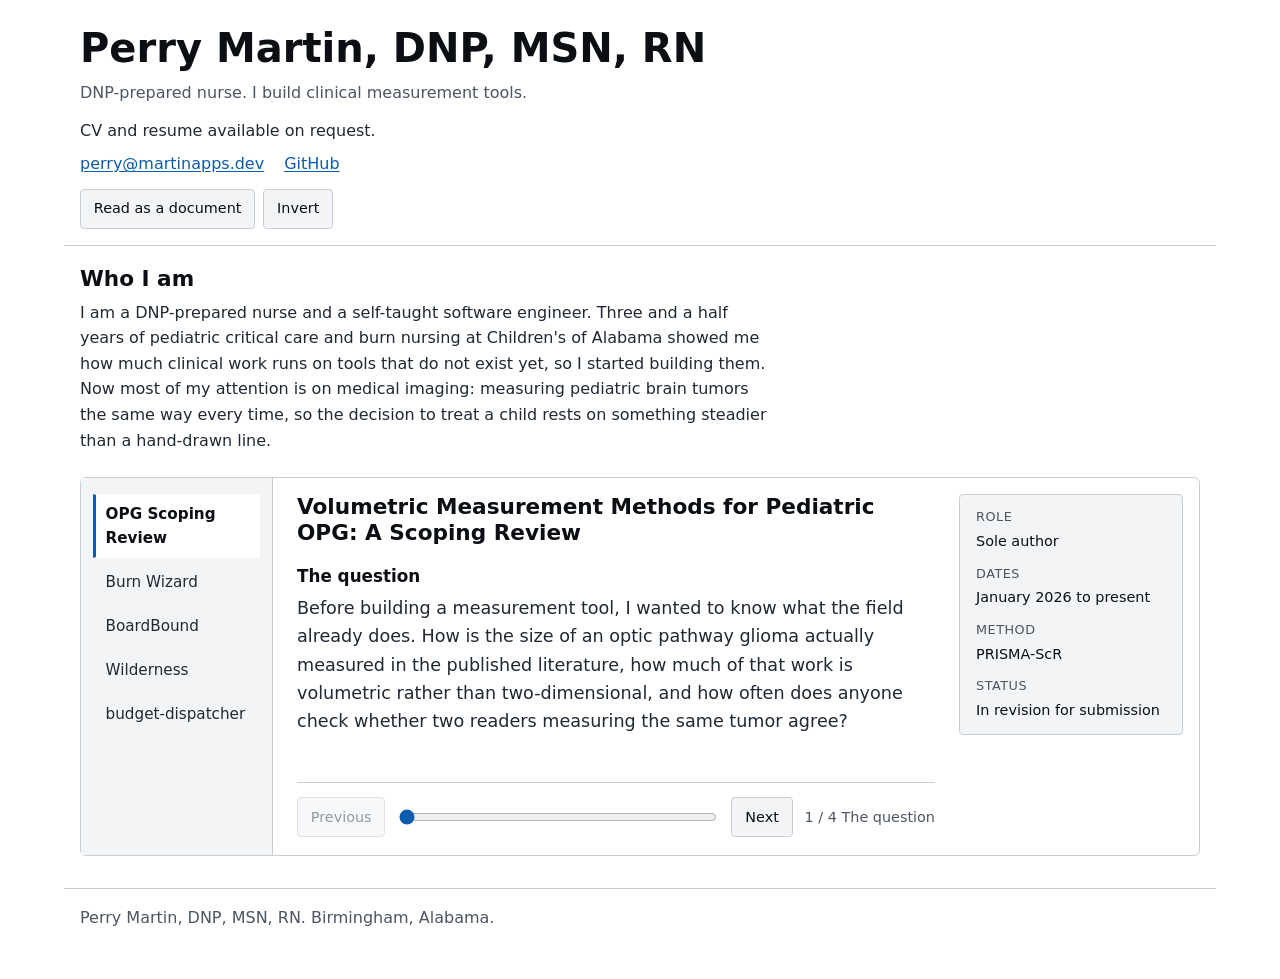
==== index.html @ e1f356f7 "Publish portfolio (export of portfolio-site 88f9d6e)" ====
<!doctype html>
<html lang="en">
<head>
<meta charset="utf-8">
<meta name="viewport" content="width=device-width, initial-scale=1">
<title>Perry Martin, DNP, MSN, RN</title>
<meta name="description" content="DNP-prepared nurse and self-taught software engineer. Medical imaging measurement tools, clinical software, and nursing scholarship.">

<!--
  THIS FILE IS THE CONTENT. Read this before changing anything.

  Every word a visitor reads lives here, as ordinary semantic HTML. With
  JavaScript disabled this page is a complete, scannable, conventional
  portfolio. viewer.js UPGRADES this DOM into the imaging viewer; it must never
  be the thing that supplies the words. If you find yourself writing prose into
  a JS file, stop: you have broken the one requirement the spec calls
  "not optional" (SPEC.md section 3).

  Depth variants are sibling <p> elements carrying data-depth. The `hidden`
  attribute on depths 1 and 3 is deliberate and load-bearing: it works with no
  CSS and no JS, so the no-JS reader gets exactly depth 2, which is the required
  tier. viewer.js toggles `hidden` to change depth.

  Structure, metadata, and rail order live in projects.js, keyed by the id on
  each <section>. That file holds NO prose.

  This file is deployed, so its COMMENTS are public too. Keep maintainer notes
  here limited to how the file works. Anything about what is not in it, and why,
  belongs in SPEC.md section 5, which is not served.

  Every factual claim here has a row in CLAIMS.md. House style: no em-dashes,
  no en-dashes.
-->

<link rel="stylesheet" href="styles.css">
</head>

<body>

<a class="skip" href="#content">Skip to content</a>

<header class="identity">
  <h1>Perry Martin<span class="creds">, DNP, MSN, RN</span></h1>
  <p class="tagline">DNP-prepared nurse. I build clinical measurement tools.</p>

  <!--
    Visible at every depth and in the document view. Never gated behind the viewer.
  -->
  <p class="actions">CV and resume available on request.</p>

  <!--
    Public contact only. No phone number, no mailing address.
    LinkedIn is intentionally absent until the URL is known: an unresolved link
    is worse than no link.
  -->
  <ul class="contact">
    <li><a href="mailto:perry@martinapps.dev">perry@martinapps.dev</a></li>
    <li><a href="https://github.com/pmartin1915">GitHub</a></li>
  </ul>
</header>

<main id="content">

<section class="intro" aria-labelledby="intro-h">
  <h2 id="intro-h">Who I am</h2>
  <p>
    I am a DNP-prepared nurse and a self-taught software engineer. Three and a half years of
    pediatric critical care and burn nursing at Children's of Alabama showed me how much clinical
    work runs on tools that do not exist yet, so I started building them. Now most of my attention is
    on medical imaging: measuring pediatric brain tumors the same way every time, so the decision to
    treat a child rests on something steadier than a hand-drawn line.
  </p>
</section>


<!-- ===== order 2. OPG Scoping Review ==================================== -->
<section class="series" id="scoping-review" aria-labelledby="scoping-review-h">
  <h2 id="scoping-review-h">Volumetric Measurement Methods for Pediatric OPG: A Scoping Review</h2>

  <dl class="meta">
    <dt>Role</dt><dd>Sole author</dd>
    <dt>Dates</dt><dd>January 2026 to present</dd>
    <dt>Method</dt><dd>PRISMA-ScR</dd>
    <dt>Status</dt><dd>In revision for submission</dd>
  </dl>

  <article class="slice">
    <h3>The question</h3>
    <p data-depth="2">
      Before building a measurement tool, I wanted to know what the field already does. How is the
      size of an optic pathway glioma actually measured in the published literature, how much of that
      work is volumetric rather than two-dimensional, and how often does anyone check whether two
      readers measuring the same tumor agree?
    </p>
  </article>

  <article class="slice">
    <h3>What I did</h3>
    <p data-depth="2">
      A scoping review of 28 studies published between 2008 and 2025, sole author, following
      PRISMA-ScR. I characterized how each study measured tumor size and whether it reported
      reliability. Five of the 28, about 18 percent, reported inter-rater or intra-rater reliability
      at all.
    </p>
  </article>

  <article class="slice">
    <h3>Method</h3>
    <p data-depth="2">
      PRISMA-ScR protocol across PubMed, Embase, Cochrane, Web of Science, and IEEE Xplore. Studies
      were sorted into manual, semi-automated, fully automated, and approximation-formula measurement
      categories, then charted for reliability reporting, imaging sequences used, and how growth was
      defined.
    </p>
  </article>

  <article class="slice">
    <h3>Where it stands</h3>
    <p data-depth="2">
      In revision for submission. The finding that most of this literature does not report
      measurement agreement is the gap the segmentation study was designed around, which is why these
      two sit next to each other.
    </p>
  </article>
</section>


<!-- ===== order 3. Burn Wizard =========================================== -->
<section class="series" id="burn-wizard" aria-labelledby="burn-wizard-h">
  <h2 id="burn-wizard-h">Burn Wizard</h2>

  <dl class="meta">
    <dt>Role</dt><dd>Sole developer</dd>
    <dt>Dates</dt><dd>2024 to present</dd>
    <dt>Stack</dt><dd>React, TypeScript, Vite, Tauri</dd>
    <dt>Status</dt><dd>Live on the App Store and web</dd>
  </dl>

  <article class="slice">
    <h3>The problem</h3>
    <p data-depth="1" hidden>
      When a child is badly burned, two numbers shape the first day of care: how much of the body is
      burned, and how much fluid that child needs. Both get worked out by hand, quickly, often in the
      middle of the night.
    </p>
    <p data-depth="2">
      Burn resuscitation runs on two calculations made under pressure: what percentage of the body is
      burned, and how much fluid that child needs in the first 24 hours. Get the surface area wrong
      and the fluid volume is wrong with it. Nurses learn this from a paper chart.
    </p>
    <p data-depth="3" hidden>
      Total body surface area feeds the Parkland formula directly, so surface area error propagates
      linearly into fluid volume. Pediatric body proportions differ from adult ones and shift with
      age, which is why the rule of nines fails in children and Lund-Browder exists. The chart is
      static paper and the arithmetic is done under time pressure.
    </p>
  </article>

  <article class="slice">
    <h3>What I built</h3>
    <p data-depth="1" hidden>
      A burn assessment trainer for phones. You map the burn on a body diagram, it does the math, and
      it explains what it did. English or Spanish, and it works with no signal.
    </p>
    <p data-depth="2">
      A trainer that walks through Lund-Browder surface area mapping and Parkland fluid calculation,
      then checks the result against burn center referral criteria. It runs offline on a phone, in
      English or Spanish, with an eight-chapter teaching curriculum in both languages.
    </p>
    <p data-depth="3" hidden>
      Offline-first progressive web app covering age-adjusted Lund-Browder mapping, Parkland
      calculation, burn center referral criteria, and an eight-chapter curriculum, fully localized to
      Latin American Spanish (es-419) across both interface and teaching content. Shipped as a PWA on
      the web and wrapped for iOS.
    </p>
  </article>

  <article class="slice">
    <h3>How it works</h3>
    <p data-depth="1" hidden>
      Age-adjusted body maps handle the surface area math, and the app shows its work at every step
      instead of just handing back a number.
    </p>
    <p data-depth="2">
      An offline-first progressive web app, wrapped for iOS. Age-adjusted Lund-Browder tables drive
      the surface area math, and a teaching engine explains each step rather than returning a bare
      number. More than 1,700 automated tests cover the calculation paths.
    </p>
    <p data-depth="3" hidden>
      React 19 and TypeScript on Vite, Tailwind for styling, Zustand for state, Workbox for the
      service worker, Tauri 2 for the iOS and desktop wrappers. Locally stored session data is
      encrypted at rest with AES-256-GCM. More than 1,700 automated tests under Vitest and Playwright,
      weighted toward the calculation paths, because a wrong fluid rate is the kind of error that
      matters.
    </p>
  </article>

  <article class="slice">
    <h3>Where it stands</h3>
    <p data-depth="1" hidden>
      On the App Store since March 2026, and free on the web.
    </p>
    <p data-depth="2">
      Live on the App Store since March 2026 and on the web; the current version is 1.5.1. It
      is labeled an educational tool and does not claim to support clinical decisions at the bedside.
    </p>
    <p data-depth="3" hidden>
      Released March 18, 2026; version 1.5.1 August 4, 2026; published under Martin Apps LLC.
      Educational use only. The app makes no clinical decision support claim and carries that
      disclaimer in-product, which is a deliberate constraint on what it is allowed to say rather
      than a legal footnote.
    </p>
  </article>
</section>


<!-- ===== order 5. BoardBound ============================================ -->
<section class="series" id="boardbound" aria-labelledby="boardbound-h">
  <h2 id="boardbound-h">BoardBound</h2>

  <dl class="meta">
    <!-- No Dates row: the start year was inferred, not found in any artifact.
         Restore it once Perry confirms. CLAIMS.md row 11. -->
    <dt>Role</dt><dd>Sole developer</dd>
    <dt>Stack</dt><dd>React Native, Expo, Supabase</dd>
    <dt>Status</dt><dd>Live on the App Store as BoardBound Prep</dd>
  </dl>

  <article class="slice">
    <h3>The problem</h3>
    <p data-depth="2">
      Board prep question banks tell you an answer was wrong. They rarely tell you why your reasoning
      was wrong, and the reasoning is the part that decides the next question you miss.
    </p>
  </article>

  <article class="slice">
    <h3>What I built</h3>
    <p data-depth="2">
      A nurse practitioner board prep app pairing an adaptive question bank with a conversational
      tutor you can argue with. It tracks which topics you keep missing, schedules them back on a
      spaced-repetition interval, and estimates pass probability from your own performance rather
      than a generic curve.
    </p>
  </article>

  <article class="slice">
    <h3>How it works</h3>
    <p data-depth="2">
      React Native on Expo with Supabase behind it, and a large language model driving the tutor. The
      adaptive engine weights re-drills toward repeated misses, which is the study method I use
      myself: master the questions, then teach them back.
    </p>
  </article>

  <article class="slice">
    <h3>Where it stands</h3>
    <p data-depth="2">
      Live on the App Store as <strong>BoardBound Prep</strong> since June 2026; the current version
      is 1.0.4.
    </p>
  </article>
</section>


<!-- ===== order 6. Wilderness Survival =================================== -->
<section class="series" id="wilderness" aria-labelledby="wilderness-h">
  <h2 id="wilderness-h">Wilderness Survival</h2>

  <dl class="meta">
    <dt>Role</dt><dd>Sole developer</dd>
    <dt>Dates</dt><dd>2024 to present</dd>
    <dt>Stack</dt><dd>React, TypeScript, Vite, Tauri</dd>
    <dt>Status</dt><dd>Live on the App Store</dd>
  </dl>

  <article class="slice">
    <h3>The problem</h3>
    <p data-depth="2">
      Wilderness reference information is worth the least at exactly the moment you need it most,
      because that is usually somewhere with no signal.
    </p>
  </article>

  <article class="slice">
    <h3>What I built</h3>
    <p data-depth="2">
      An offline-first survival reference drawn from US Army FM 21-76 and federal sources including
      CDC, EPA, NOAA, and the National Weather Service, with environmental calculators and plant
      identification. The whole corpus ships inside the app. Nothing in it requires a connection.
    </p>
  </article>

  <article class="slice">
    <h3>How it works</h3>
    <p data-depth="2">
      React and TypeScript as a progressive web app, with the reference content stored in IndexedDB
      behind a Workbox service worker, wrapped for iOS. The content is sourced and attributed rather
      than written by me, because survival guidance is not a place to improvise.
    </p>
  </article>

  <article class="slice">
    <h3>Where it stands</h3>
    <p data-depth="2">
      Live on the App Store as <strong>Wilderness Survival Companion</strong> since March 2026; the
      current version is 1.8.0.
    </p>
  </article>
</section>


<!-- ===== order 7. budget-dispatcher ===================================== -->
<section class="series" id="budget-dispatcher" aria-labelledby="budget-dispatcher-h">
  <h2 id="budget-dispatcher-h">budget-dispatcher</h2>

  <dl class="meta">
    <!-- No Dates row: start year inferred, not in any artifact. No Source link:
         the repository is private. CLAIMS.md rows 10 and 11. -->
    <dt>Role</dt><dd>Author</dd>
    <dt>Stack</dt><dd>Node.js</dd>
    <dt>Status</dt><dd>In daily use; source private</dd>
  </dl>

  <article class="slice">
    <h3>The problem</h3>
    <p data-depth="2">
      I had automated coding capacity going unused overnight, and no safe way to point it at real
      work without risking the parts of my projects that should never change unattended. Clinical
      calculation code is the obvious example.
    </p>
  </article>

  <article class="slice">
    <h3>What I built</h3>
    <p data-depth="2">
      A task runner that turns unused capacity into bounded, reversible, pre-approved
      work across several projects. Its distinguishing feature is a safety gate: any automated change
      touching clinical domain logic gets an independent review from a different model family before
      it can land, and a critical finding reverts the commit rather than warning about it.
    </p>
  </article>

  <article class="slice">
    <h3>How it works</h3>
    <p data-depth="2">
      Node.js running a five-phase pipeline on a schedule. Projects are flagged for clinical gating
      individually, and a flagged project routes any change under its domain or data directories to a
      cross-family review step. The gate fails closed: a critical finding reverts the commit and logs
      the outcome.
    </p>
  </article>

  <article class="slice">
    <h3>Where it stands</h3>
    <p data-depth="2">
      In daily use across my own projects. The source is private.
    </p>
  </article>
</section>

</main>

<footer>
  <p>Perry Martin, DNP, MSN, RN. Birmingham, Alabama.</p>
</footer>

<!--
  Order matters. projects.js supplies structure and rail order; local.js is
  OPTIONAL and absent in every deployed copy, so viewer.js must tolerate
  window.SERIES_GATED being undefined. viewer.js runs last and upgrades the DOM
  above into the viewer.

  local.js is a local-only data file. It is absent here, and its tag defining
  nothing is the normal steady state, not an error. The tag stays synchronous and
  unconditional so there is one render path rather than a deployed path that
  development never exercises.
-->
<script src="projects.js"></script>
<script src="local.js"></script>
<script src="viewer.js"></script>

</body>
</html>
---- styles.css ----
/* styles.css: theming, document layout, and the viewer layout.
 * Without JavaScript this is a clean one-column document. With it, viewer.js
 * adds .viewer-mode and the grid below takes over. */

:root {
  --ground: #ffffff;
  --panel: #f3f4f6;
  --ink: #0b0f14;
  --body: #1f2933;
  --muted: #4b5563;
  --hairline: #c9ced6;
  --accent: #0b5cad;
  --accent-ink: #ffffff;
  --focus: #b45309;
  color-scheme: light;
}

@media (prefers-color-scheme: dark) {
  :root:not([data-theme="light"]) {
    --ground: #0b0f14;
    --panel: #151b23;
    --ink: #f3f4f6;
    --body: #d5dae1;
    --muted: #aab2bd;
    --hairline: #2f3945;
    --accent: #6cb2f2;
    --accent-ink: #0b0f14;
    --focus: #fbbf24;
    color-scheme: dark;
  }
}

:root[data-theme="dark"] {
  --ground: #0b0f14;
  --panel: #151b23;
  --ink: #f3f4f6;
  --body: #d5dae1;
  --muted: #aab2bd;
  --hairline: #2f3945;
  --accent: #6cb2f2;
  --accent-ink: #0b0f14;
  --focus: #fbbf24;
  color-scheme: dark;
}

*, *::before, *::after { box-sizing: border-box; }

[hidden] { display: none !important; }

html { -webkit-text-size-adjust: 100%; }

body {
  margin: 0;
  background: var(--ground);
  color: var(--body);
  font: 1rem/1.6 system-ui, -apple-system, "Segoe UI", Roboto, "Helvetica Neue", Arial, sans-serif;
  overflow-wrap: break-word;
}

h1, h2, h3 { color: var(--ink); line-height: 1.2; margin: 0 0 .5rem; }
h1 { font-size: clamp(1.75rem, 5vw, 2.5rem); }
h2 { font-size: 1.35rem; }
h3 { font-size: 1.05rem; }
p { margin: 0 0 1rem; max-width: 68ch; }

a { color: var(--accent); text-underline-offset: .15em; }
a:hover { text-decoration-thickness: 2px; }

:focus-visible { outline: 3px solid var(--focus); outline-offset: 2px; }

.skip {
  position: absolute;
  left: .5rem;
  top: -4rem;
  background: var(--ink);
  color: var(--ground);
  padding: .5rem .75rem;
  z-index: 10;
}
.skip:focus { top: .5rem; }

/* ---- page frame ---- */
.identity, main, footer { max-width: 72rem; margin: 0 auto; padding: 0 1rem; }
.identity { padding-top: 1.5rem; padding-bottom: 1rem; border-bottom: 1px solid var(--hairline); }
.tagline { color: var(--muted); margin-bottom: .75rem; }
.actions { display: flex; flex-wrap: wrap; gap: .5rem 1.25rem; margin-bottom: .5rem; }
.contact { display: flex; flex-wrap: wrap; gap: .25rem 1.25rem; list-style: none; margin: 0 0 .75rem; padding: 0; }
main { padding-top: 1.25rem; padding-bottom: 2rem; }
.intro { margin-bottom: 1.5rem; }
footer { padding-top: 1rem; padding-bottom: 2rem; color: var(--muted); border-top: 1px solid var(--hairline); }

/* ---- document view (default, and the no-JS view) ---- */
.series { padding: 1.25rem 0; border-top: 1px solid var(--hairline); }
.slice { margin: 0 0 1rem; }
.meta {
  display: grid;
  grid-template-columns: max-content 1fr;
  gap: .15rem 1rem;
  margin: 0 0 1rem;
  padding: .75rem 1rem;
  background: var(--panel);
  border: 1px solid var(--hairline);
  border-radius: 4px;
  font-size: .9rem;
}
.meta dt { color: var(--muted); }
.meta dd { margin: 0; color: var(--ink); }

/* ---- toolbar (only exists when JS ran) ---- */
.toolbar {
  display: flex;
  flex-wrap: wrap;
  align-items: center;
  gap: .5rem;
  margin-top: .5rem;
}
.btn {
  font: inherit;
  font-size: .9rem;
  min-height: 2.5rem;
  padding: .35rem .8rem;
  color: var(--ink);
  background: var(--panel);
  border: 1px solid var(--hairline);
  border-radius: 4px;
  cursor: pointer;
}
.btn:hover:not(:disabled):not([aria-disabled="true"]) { border-color: var(--accent); }
.btn:disabled, .btn[aria-disabled="true"] { color: var(--muted); cursor: default; opacity: .6; }
.btn[aria-pressed="true"].depth-btn { background: var(--accent); color: var(--accent-ink); border-color: var(--accent); }
.depth { display: flex; flex-wrap: wrap; align-items: center; gap: .35rem; margin-left: auto; }
.depth-label { color: var(--muted); font-size: .85rem; }

/* ---- viewer wrapper: transparent in document view ---- */
.rail, .scrubber { display: none; }
.viewer:not(.viewer-mode) { display: block; }

/* ---- viewer layout ---- */
.viewer.viewer-mode {
  display: grid;
  grid-template-columns: 12rem minmax(0, 1fr) 15rem;
  grid-template-rows: auto minmax(14rem, 1fr) auto;
  grid-template-areas:
    "rail title  meta"
    "rail slice  meta"
    "rail scrub  meta";
  gap: 0 1.5rem;
  border: 1px solid var(--hairline);
  border-radius: 6px;
  background: var(--ground);
}
.viewer-mode .rail {
  display: block;
  grid-area: rail;
  padding: 1rem .75rem;
  border-right: 1px solid var(--hairline);
  background: var(--panel);
}
.rail ul { list-style: none; margin: 0; padding: 0; display: grid; gap: .25rem; }
.rail-btn {
  width: 100%;
  min-height: 2.5rem;
  text-align: left;
  font: inherit;
  font-size: .95rem;
  color: var(--body);
  background: transparent;
  border: 1px solid transparent;
  border-left: 3px solid transparent;
  padding: .4rem .6rem;
  cursor: pointer;
}
.rail-btn:hover { border-color: var(--hairline); border-left-color: var(--hairline); }
.rail-btn[aria-current="true"] { color: var(--ink); font-weight: 600; border-left-color: var(--accent); background: var(--ground); }

.viewer-mode .series:not(.is-active) { display: none; }
.viewer-mode .series { border: 0; padding: 0; }
.viewer-mode .series.is-active { display: contents; }
.viewer-mode .series.is-active > h2 { grid-area: title; padding: 1rem 0 .25rem; }
.viewer-mode .series.is-active > .meta {
  grid-area: meta;
  align-self: start;
  grid-template-columns: 1fr;
  margin: 1rem 1rem 1rem 0;
}
.viewer-mode .series.is-active > .meta dt { margin-top: .5rem; font-size: .8rem; text-transform: uppercase; letter-spacing: .04em; }
.viewer-mode .series.is-active > .meta dt:first-child { margin-top: 0; }
.viewer-mode .slice { display: none; margin: 0; }
.viewer-mode .slice.is-active { display: block; grid-area: slice; padding: .5rem 0 1rem; }
.viewer-mode .slice p { font-size: 1.1rem; }

.viewer-mode .scrubber {
  display: flex;
  align-items: center;
  gap: .75rem;
  grid-area: scrub;
  padding: .75rem 0 1rem;
  border-top: 1px solid var(--hairline);
}
.range { flex: 1; min-width: 6rem; accent-color: var(--accent); height: 2.5rem; }
.count { color: var(--muted); font-size: .9rem; white-space: nowrap; }

@media (prefers-reduced-motion: no-preference) {
  .viewer-mode .slice.is-active { animation: slice-in .18s ease-out; }
  @keyframes slice-in { from { opacity: 0; transform: translateY(4px); } to { opacity: 1; transform: none; } }
}
@media (prefers-reduced-motion: reduce) {
  * { animation: none !important; transition: none !important; scroll-behavior: auto !important; }
}

/* ---- phone and tablet: stack the viewer ---- */
@media (max-width: 899px) {
  .viewer.viewer-mode {
    grid-template-columns: minmax(0, 1fr);
    grid-template-rows: auto;
    grid-template-areas: "rail" "title" "meta" "slice" "scrub";
    gap: 0 1rem;
    padding: 0 1rem;
  }
  .viewer-mode .rail { border-right: 0; border-bottom: 1px solid var(--hairline); margin: 0 -1rem; padding: .5rem 1rem; }
  .rail ul { display: flex; overflow-x: auto; gap: .25rem; }
  .rail li { flex: 0 0 auto; }
  .rail-btn { width: auto; white-space: nowrap; border-left-width: 1px; border-bottom: 3px solid transparent; }
  .rail-btn[aria-current="true"] { border-left-color: var(--hairline); border-bottom-color: var(--accent); }
  .viewer-mode .series.is-active > .meta { margin: .5rem 0; }
  .viewer-mode .scrubber { flex-wrap: wrap; }
  .depth { margin-left: 0; }
}

/* ---- print: the document view, plain ---- */
@media print {
  :root, :root[data-theme="dark"] {
    --ground: #fff; --panel: #fff; --ink: #000; --body: #000; --muted: #333; --hairline: #999; --accent: #000;
  }
  .toolbar, .skip, .rail, .scrubber { display: none !important; }
  .viewer.viewer-mode { display: block; border: 0; }
  .viewer-mode .series, .viewer-mode .slice { display: block !important; }
  .series, .slice { break-inside: avoid; }
  a { color: #000; }
}
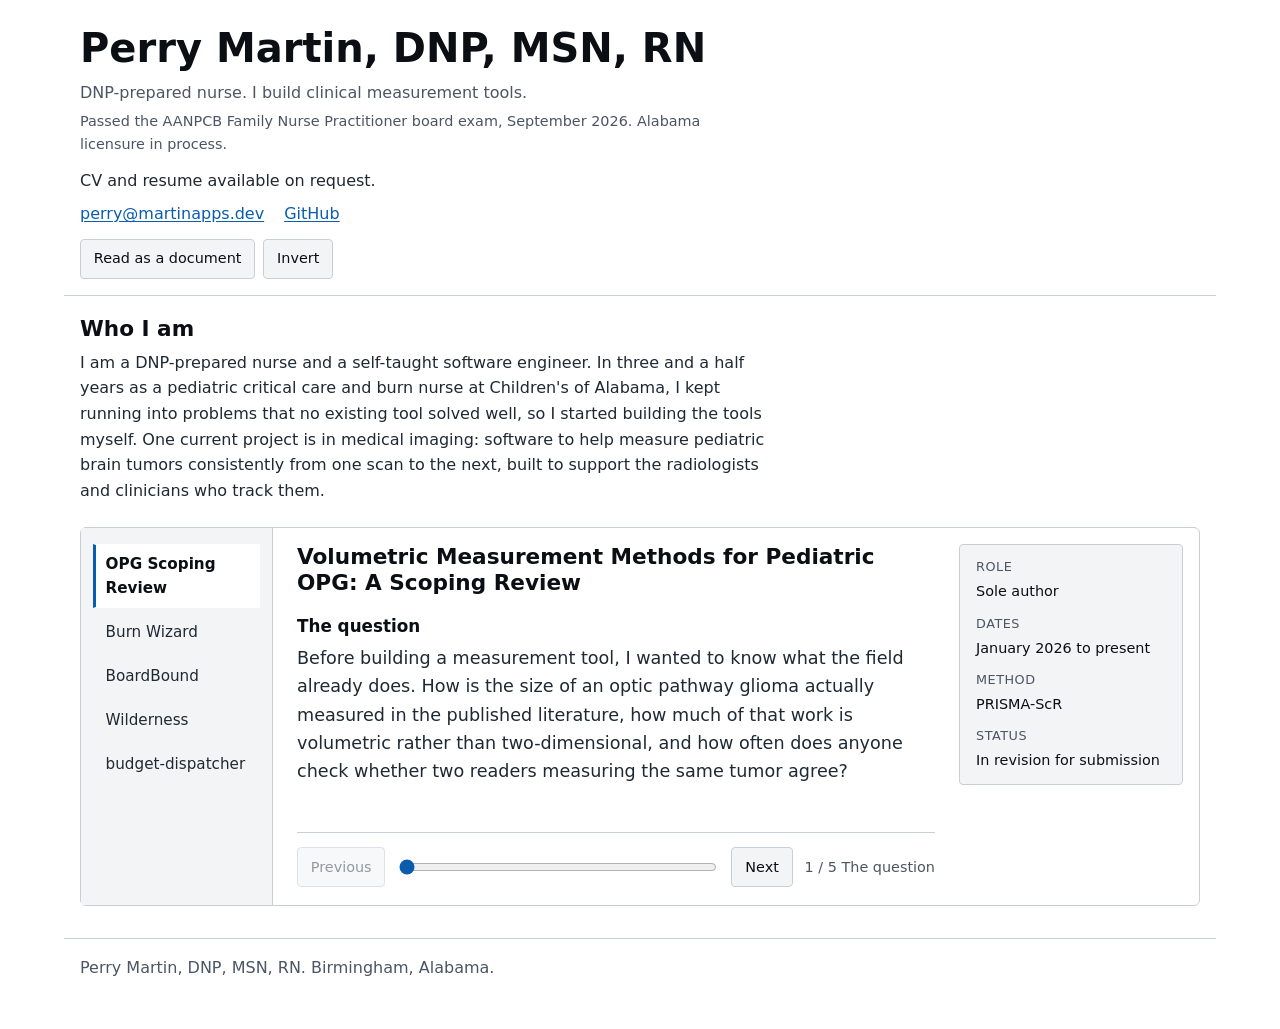
==== commit f09f2733: "Publish portfolio (export of portfolio-site 9b5c5ee)" ====
--- a/index.html
+++ b/index.html
@@ -42,6 +42,7 @@
 <header class="identity">
   <h1>Perry Martin<span class="creds">, DNP, MSN, RN</span></h1>
   <p class="tagline">DNP-prepared nurse. I build clinical measurement tools.</p>
+  <p class="standing">Passed the AANPCB Family Nurse Practitioner board exam, September 2026. Alabama licensure in process.</p>
 
   <!--
     Visible at every depth and in the document view. Never gated behind the viewer.
@@ -64,11 +65,11 @@
 <section class="intro" aria-labelledby="intro-h">
   <h2 id="intro-h">Who I am</h2>
   <p>
-    I am a DNP-prepared nurse and a self-taught software engineer. Three and a half years of
-    pediatric critical care and burn nursing at Children's of Alabama showed me how much clinical
-    work runs on tools that do not exist yet, so I started building them. Now most of my attention is
-    on medical imaging: measuring pediatric brain tumors the same way every time, so the decision to
-    treat a child rests on something steadier than a hand-drawn line.
+    I am a DNP-prepared nurse and a self-taught software engineer. In three and a half years as a
+    pediatric critical care and burn nurse at Children's of Alabama, I kept running into problems
+    that no existing tool solved well, so I started building the tools myself. One current project
+    is in medical imaging: software to help measure pediatric brain tumors consistently from one
+    scan to the next, built to support the radiologists and clinicians who track them.
   </p>
 </section>
 
@@ -122,6 +123,18 @@
       two sit next to each other.
     </p>
   </article>
+  <article class="slice">
+    <h3>Showcase</h3>
+    <figure class="shot diagram">
+      <img src="img/scoping-review-prisma.svg" width="720" height="600" loading="lazy"
+           alt="PRISMA flow diagram: 227 database records, 96 after duplicates were removed, 35 assessed in full text, and 28 studies included.">
+      <figcaption>PRISMA flow: 227 database records, 96 screened after duplicates were removed, 35 read in full, 28 included.</figcaption>
+    </figure>
+    <p data-depth="2">
+      How 227 database records narrowed to the 28 studies the review charts. The case study walks through the question, the search, and why the missing reliability reporting matters for measurement.
+    </p>
+    <p><a class="cta" href="projects/scoping-review/">Read the full case study</a></p>
+  </article>
 </section>
 
 
@@ -210,6 +223,18 @@
       disclaimer in-product, which is a deliberate constraint on what it is allowed to say rather
       than a legal footnote.
     </p>
+  </article>
+  <article class="slice">
+    <h3>Showcase</h3>
+    <figure class="shot phone">
+      <img src="img/burn-wizard-map.webp" width="560" height="1041" loading="lazy"
+           alt="Burn Wizard body map on a phone, showing a child figure with the head, chest, and right upper arm marked as burned.">
+      <figcaption>The body map, loaded with the app's built-in pediatric demo scenario. Fictional data.</figcaption>
+    </figure>
+    <p data-depth="2">
+      Each body region is tapped through 0 to 100 percent involvement, and the surface area total and fluid rate update from age-adjusted tables. The case study walks from patient details to the 24-hour fluid timeline.
+    </p>
+    <p><a class="cta" href="projects/burn-wizard/">Read the full case study</a></p>
   </article>
 </section>
 
@@ -260,6 +285,18 @@
       is 1.0.4.
     </p>
   </article>
+  <article class="slice">
+    <h3>Showcase</h3>
+    <figure class="shot phone">
+      <img src="img/boardbound-today.webp" width="560" height="1217" loading="lazy"
+           alt="BoardBound Prep Today screen showing an estimated readiness of 67 percent and a list of topics to study next.">
+      <figcaption>The Today screen: estimated readiness and what to study next. App Store screenshot.</figcaption>
+    </figure>
+    <p data-depth="2">
+      The home screen turns your own answer history into a readiness estimate and a short list of what to study next. The case study shows the rationale and statistics screens.
+    </p>
+    <p><a class="cta" href="projects/boardbound/">Read the full case study</a></p>
+  </article>
 </section>
 
 
@@ -306,6 +343,18 @@
       Live on the App Store as <strong>Wilderness Survival Companion</strong> since March 2026; the
       current version is 1.8.0.
     </p>
+  </article>
+  <article class="slice">
+    <h3>Showcase</h3>
+    <figure class="shot phone">
+      <img src="img/wilderness-home.webp" width="560" height="1212" loading="lazy"
+           alt="Wilderness Survival home screen with a search box and two emergency protocols: control massive bleeding and treating shock.">
+      <figcaption>The home screen, with emergency protocols one tap away. Web build.</figcaption>
+    </figure>
+    <p data-depth="2">
+      Emergency protocols sit on the home screen, and the reference library and field tools are a tap away, with no connection needed. The case study shows the library and tools.
+    </p>
+    <p><a class="cta" href="projects/wilderness/">Read the full case study</a></p>
   </article>
 </section>
 
@@ -356,6 +405,18 @@
     <p data-depth="2">
       In daily use across my own projects. The source is private.
     </p>
+  </article>
+  <article class="slice">
+    <h3>Showcase</h3>
+    <figure class="shot diagram">
+      <img src="img/budget-dispatcher-flow.svg" width="720" height="560" loading="lazy"
+           alt="Flow diagram of one budget-dispatcher run: idle and capacity checks, a pre-approved task, a committed change, and a clinical gate that sends flagged changes to a cross-family review, where a critical finding reverts the commit.">
+      <figcaption>One scheduled run, simplified. The orange path is the clinical gate.</figcaption>
+    </figure>
+    <p data-depth="2">
+      Every run passes the same checks in the same order, and a change to clinical logic in a flagged project cannot land without a review from a different model family.
+    </p>
+    <p><a class="cta" href="projects/budget-dispatcher/">Read the full case study</a></p>
   </article>
 </section>
 
--- a/styles.css
+++ b/styles.css
@@ -82,7 +82,8 @@
 /* ---- page frame ---- */
 .identity, main, footer { max-width: 72rem; margin: 0 auto; padding: 0 1rem; }
 .identity { padding-top: 1.5rem; padding-bottom: 1rem; border-bottom: 1px solid var(--hairline); }
-.tagline { color: var(--muted); margin-bottom: .75rem; }
+.tagline { color: var(--muted); margin-bottom: .25rem; }
+.standing { color: var(--muted); font-size: .9rem; margin-bottom: .75rem; }
 .actions { display: flex; flex-wrap: wrap; gap: .5rem 1.25rem; margin-bottom: .5rem; }
 .contact { display: flex; flex-wrap: wrap; gap: .25rem 1.25rem; list-style: none; margin: 0 0 .75rem; padding: 0; }
 main { padding-top: 1.25rem; padding-bottom: 2rem; }
@@ -238,3 +239,44 @@
   .series, .slice { break-inside: avoid; }
   a { color: #000; }
 }
+
+/* ---- showcase slice and case-study pages (SPEC section 13) ---- */
+.shot { margin: 0 0 1rem; }
+.shot img { display: block; max-width: 100%; height: auto; background: var(--panel); }
+.shot.phone img {
+  width: 240px;
+  border: 7px solid #1f2933;
+  border-radius: 30px;
+  box-shadow: 0 0 0 1px var(--hairline);
+}
+.shot.browser img {
+  border: 1px solid var(--hairline);
+  border-top: 18px solid var(--panel);
+  border-radius: 10px;
+}
+.shot.diagram img { width: 100%; max-width: 720px; border-radius: 14px; }
+.shot figcaption { color: var(--muted); font-size: .9rem; margin-top: .5rem; max-width: 60ch; }
+.cta {
+  display: inline-block;
+  padding: .55rem .95rem;
+  border: 1px solid var(--accent);
+  border-radius: 8px;
+  font-weight: 600;
+  text-decoration: none;
+}
+.cta:hover { background: var(--accent); color: var(--accent-ink); }
+.viewer-mode .slice .shot { display: flex; flex-wrap: wrap; gap: .5rem 1.5rem; align-items: flex-end; }
+.viewer-mode .slice .shot img { max-height: 40vh; width: auto; }
+.viewer-mode .slice .shot.phone img { width: auto; }
+
+.crumb { margin: 0 0 .25rem; color: var(--muted); }
+.crumb a { font-weight: 600; }
+.case-study h1 { margin-top: .25rem; }
+.lede { font-size: 1.15rem; color: var(--ink); max-width: 62ch; }
+.case-study > section { padding: 1.25rem 0; border-top: 1px solid var(--hairline); }
+.case-study .meta { margin-bottom: 1.25rem; }
+.gallery { display: grid; grid-template-columns: repeat(auto-fill, minmax(min(100%, 250px), 1fr)); gap: 1.5rem; }
+.gallery.wide { grid-template-columns: minmax(0, 1fr); }
+.links { padding-left: 1.1rem; }
+.links li { margin-bottom: .35rem; }
+@media print { .shot.phone img { border-width: 2px; box-shadow: none; } }
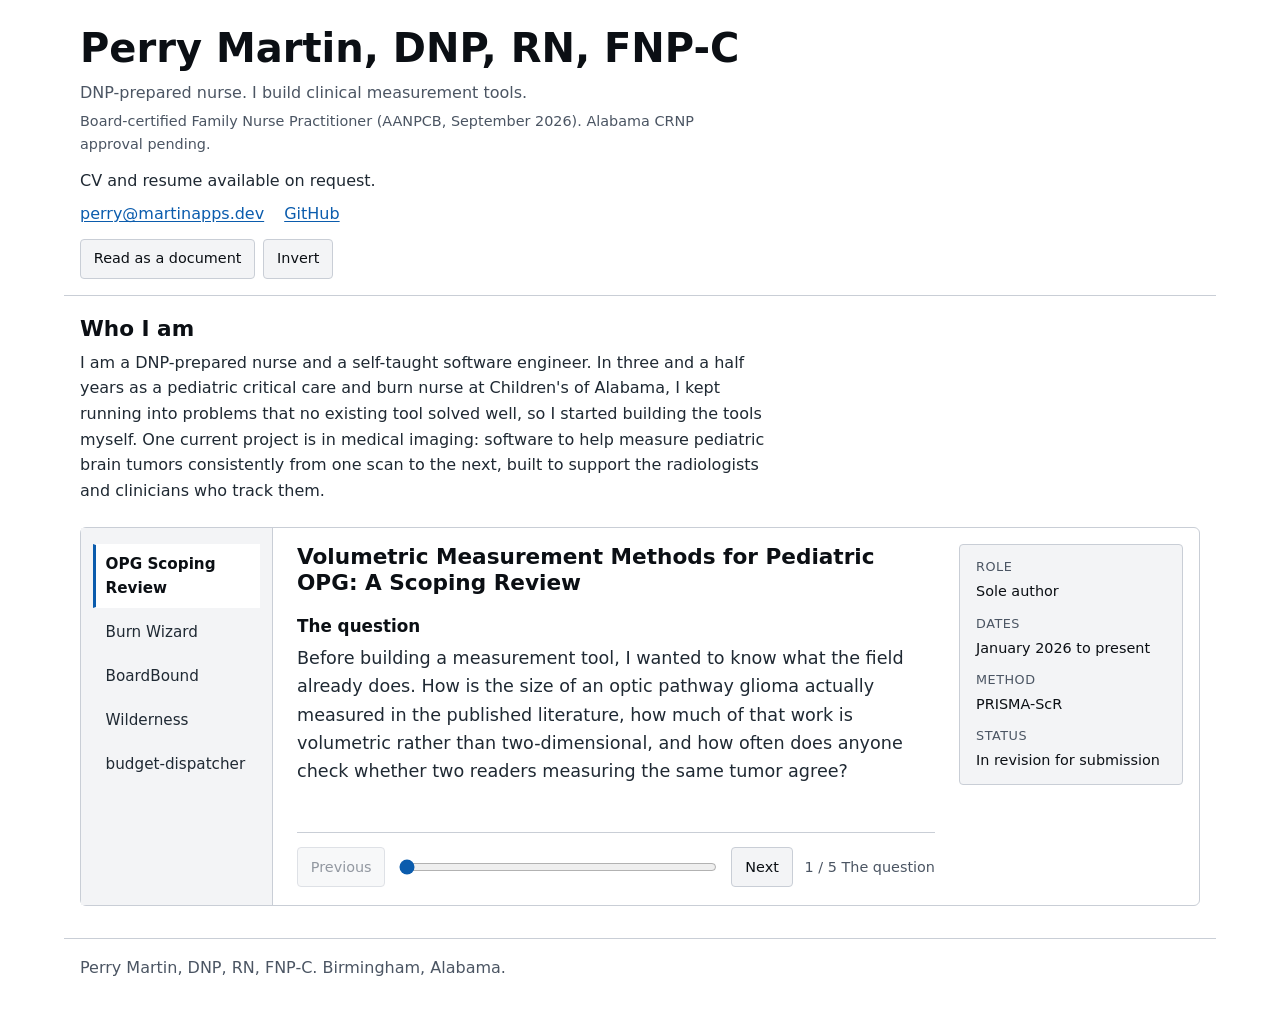
==== commit 7544071e: "Credentials: DNP, RN, FNP-C with 'Alabama CRNP approval pending', matching martinapps.dev (Perry 202" ====
--- a/index.html
+++ b/index.html
@@ -3,7 +3,7 @@
 <head>
 <meta charset="utf-8">
 <meta name="viewport" content="width=device-width, initial-scale=1">
-<title>Perry Martin, DNP, MSN, RN</title>
+<title>Perry Martin, DNP, RN, FNP-C</title>
 <meta name="description" content="DNP-prepared nurse and self-taught software engineer. Medical imaging measurement tools, clinical software, and nursing scholarship.">
 
 <!--
@@ -40,9 +40,9 @@
 <a class="skip" href="#content">Skip to content</a>
 
 <header class="identity">
-  <h1>Perry Martin<span class="creds">, DNP, MSN, RN</span></h1>
+  <h1>Perry Martin<span class="creds">, DNP, RN, FNP-C</span></h1>
   <p class="tagline">DNP-prepared nurse. I build clinical measurement tools.</p>
-  <p class="standing">Passed the AANPCB Family Nurse Practitioner board exam, September 2026. Alabama licensure in process.</p>
+  <p class="standing">Board-certified Family Nurse Practitioner (AANPCB, September 2026). Alabama CRNP approval pending.</p>
 
   <!--
     Visible at every depth and in the document view. Never gated behind the viewer.
@@ -423,7 +423,7 @@
 </main>
 
 <footer>
-  <p>Perry Martin, DNP, MSN, RN. Birmingham, Alabama.</p>
+  <p>Perry Martin, DNP, RN, FNP-C. Birmingham, Alabama.</p>
 </footer>
 
 <!--
